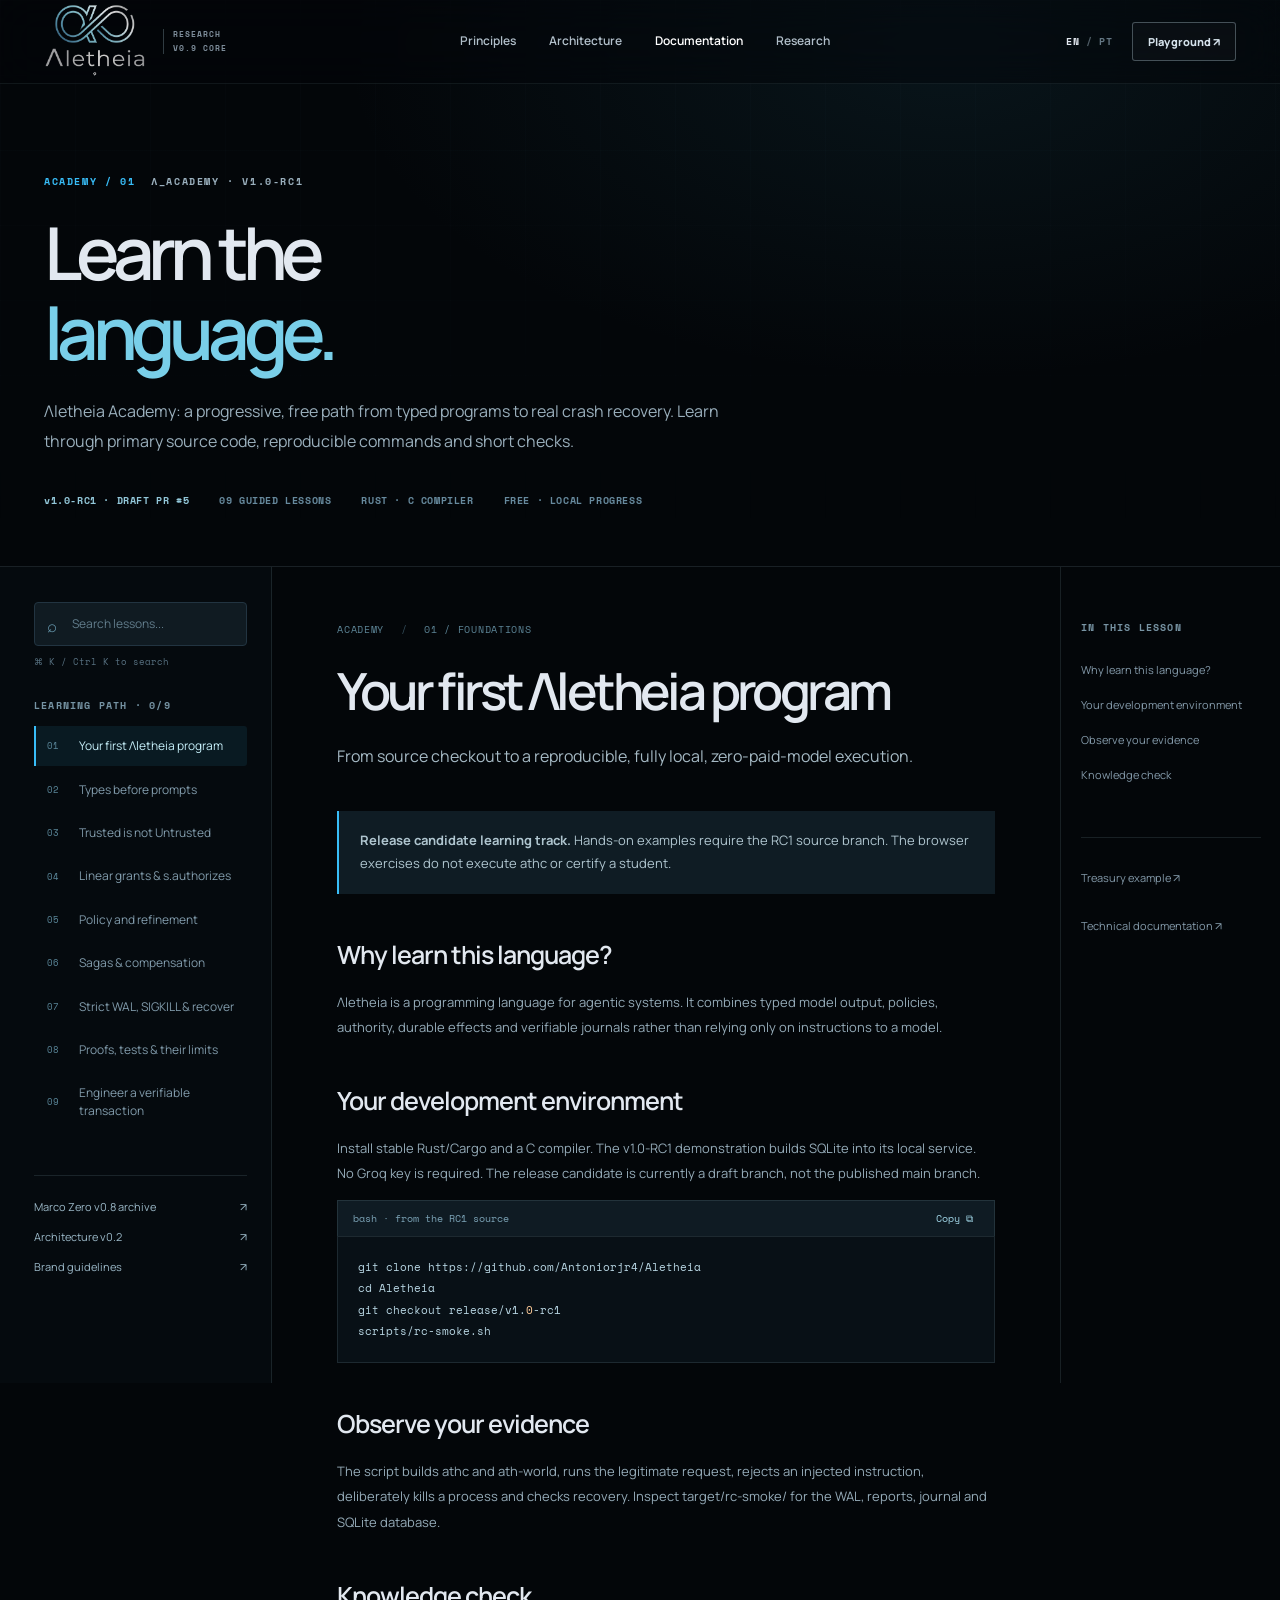
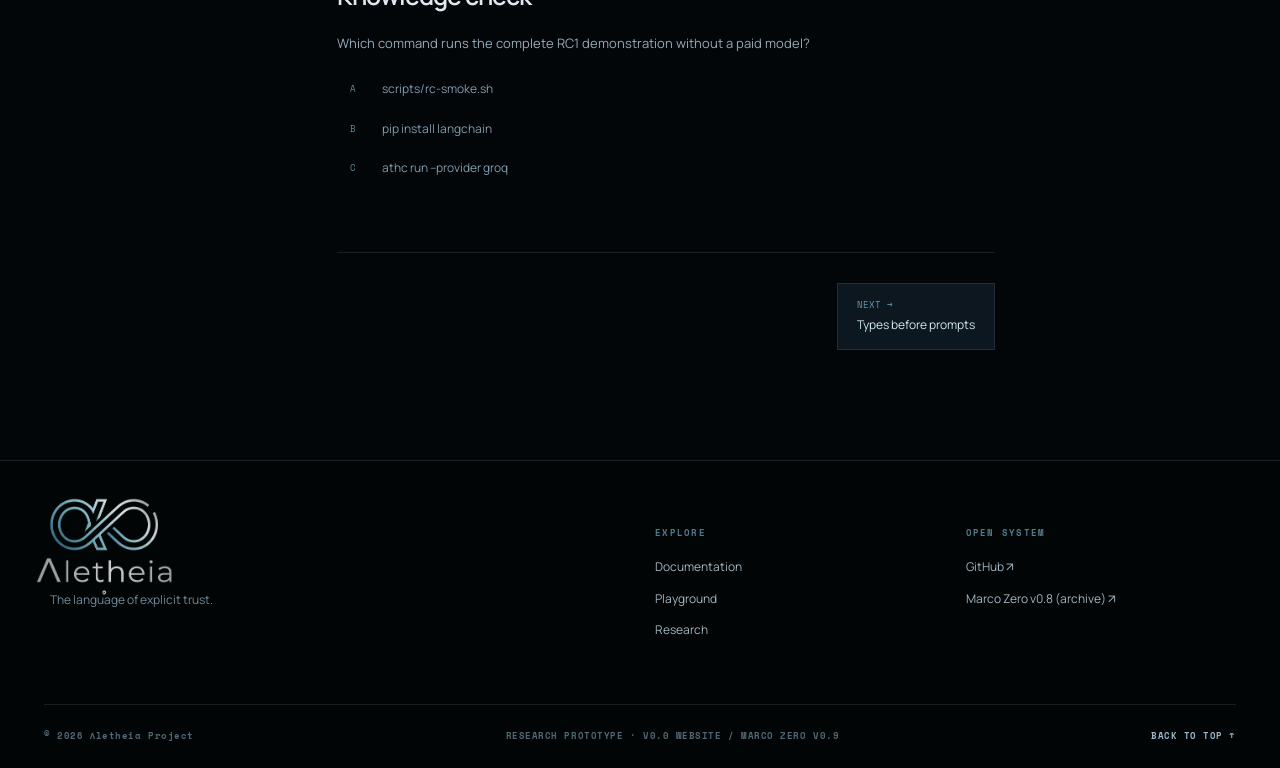
==== academy.html @ 72b2f776 "Website RC1: add Λletheia Academy page using the existing docs shell and visual system" ====
<!doctype html><html lang="en"><head><meta charset="utf-8"><meta name="viewport" content="width=device-width,initial-scale=1"><meta name="theme-color" content="#030609"><meta name="description" content="Λletheia Academy: progressive programming lessons, typed models, linear grants, sagas, strict WAL and recovery from real process crashes."><link rel="icon" href="assets/favicon.png"><link rel="stylesheet" href="styles/site.css"><title>Λletheia Academy — Learn the language</title></head><body data-page="academy">
<a href="#main" class="skip-link">Skip to content</a><div class="page-progress" id="page-progress"></div>
<header class="site-header" id="site-header"><div class="container header-inner"><a href="index.html" class="brand" aria-label="Aletheia home"><img src="assets/aletheia-lockup.png" alt="Λletheia"><span class="brand-divider"></span><span class="brand-version">RESEARCH<br>V0.9 CORE</span></a><nav class="main-nav" aria-label="Main navigation"><a href="index.html#philosophy" data-i18n="navPrinciples">Principles</a><a href="index.html#architecture" data-i18n="navArchitecture">Architecture</a><a href="docs.html" class="active" data-i18n="navDocs">Documentation</a><a href="research.html" data-i18n="navResearch">Research</a></nav><div class="header-actions"><button class="locale-switch" id="locale-switch" aria-label="Switch language"><span class="locale-current">EN</span><span class="locale-slash"> / </span><span class="locale-next">PT</span></button><a href="playground.html" class="btn btn-outline btn-sm header-cta">Playground ↗</a><button class="menu-toggle" aria-label="Open menu" aria-expanded="false"><span></span><span></span></button></div></div><nav class="mobile-nav" aria-label="Mobile menu"><a href="index.html#philosophy" data-i18n="navPrinciples">Principles</a><a href="index.html#architecture" data-i18n="navArchitecture">Architecture</a><a href="docs.html" data-i18n="navDocs">Documentation</a><a href="research.html" data-i18n="navResearch">Research</a><a href="playground.html">Playground</a></nav></header>
<main id="main"><section class="page-hero compact"><div class="container"><div class="kicker"><span>ACADEMY / 01</span><span>Λ_ACADEMY · v1.0-RC1</span></div><h1><span id="docs-hero-title">Learn the</span><br><em id="docs-hero-accent">language.</em></h1><p id="docs-hero-desc">Λletheia Academy: learn a new language through real source examples, interactive knowledge checks and reproducible local exercises.</p><div class="page-meta"><span class="label-inline">v1.0-RC1 · DRAFT PR #5</span><span>09 GUIDED LESSONS</span><span>RUST · C COMPILER</span><span>FREE · LOCAL PROGRESS</span></div></div></section>
<div class="docs-shell"><aside class="docs-sidebar"><div class="docs-search-wrap"><span class="docs-search-icon">⌕</span><input id="docs-search" class="docs-search" type="search" placeholder="Search lessons..." aria-label="Search lessons" autocomplete="off"></div><div class="docs-search-hint" id="docs-search-hint">⌘ K / Ctrl K to search</div><div class="docs-sidebar-label" id="docs-sidebar-label">LEARNING PATH</div><nav id="docs-nav" class="docs-categories" aria-label="Academy lessons"></nav><div class="docs-aside-resources"><a href="library/Aletheia-Marco-Zero-v0.8.pdf" target="_blank" rel="noopener" >Marco Zero v0.8 archive <span>↗</span></a><a href="library/Aletheia-Architecture-v0.2.pdf" target="_blank" rel="noopener">Architecture v0.2 <span>↗</span></a><a href="library/Aletheia-Visual-Identity.pdf" target="_blank" rel="noopener">Brand guidelines <span>↗</span></a></div></aside><section class="docs-body"><div class="docs-crumb" id="docs-crumb">ACADEMY <span>/</span> START</div><article id="docs-article" class="docs-article" aria-live="polite"></article><div class="doc-prevnext" id="doc-prevnext"></div></section><aside class="docs-toc"><div class="docs-toc-title" id="docs-toc-title">IN THIS LESSON</div><nav id="docs-toc-links" aria-label="Lesson sections"></nav><div class="docs-aside-resources" style="margin-top:45px"><a href="https://github.com/Antoniorjr4/Aletheia/blob/release/v1.0-rc1/examples/rc1/treasury.ath" target="_blank" rel="noopener">Treasury example ↗</a><a href="docs.html">Technical documentation ↗</a></div></aside></div></main>
<footer class="footer"><div class="container footer-grid"><div><a href="index.html" class="footer-brand"><img src="assets/aletheia-lockup.png" alt="Λletheia"></a><p data-i18n="footerTag">The language of explicit trust.</p></div><div class="footer-links"><div><span data-i18n="footerExplore">EXPLORE</span><a href="docs.html" data-i18n="navDocs">Documentation</a><a href="playground.html">Playground</a><a href="research.html" data-i18n="navResearch">Research</a></div><div><span data-i18n="footerOpen">OPEN SYSTEM</span><a href="https://github.com/Antoniorjr4/Aletheia" target="_blank" rel="noopener">GitHub ↗</a><a href="library/Aletheia-Marco-Zero-v0.8.pdf" target="_blank" rel="noopener" >Marco Zero v0.8 (archive) ↗</a></div></div></div><div class="container footer-bottom"><span>© 2026 Λletheia Project</span><span data-i18n="footerResearch">RESEARCH PROTOTYPE · V0.0 WEBSITE / MARCO ZERO V0.9</span><a href="#main" data-i18n="backToTop">BACK TO TOP ↑</a></div></footer>
<div class="toast" id="toast" role="status"></div><script src="scripts/site.js" defer></script><script src="scripts/academy.js" defer></script></body></html>
---- styles/site.css ----
@import url('https://fonts.googleapis.com/css2?family=DM+Sans:wght@400;500;600;700&family=Manrope:wght@400;500;600;700;800&family=Space+Mono:wght@400;700&display=swap');
:root{--bg:#030609;--bg2:#070c10;--panel:#0b1015;--panel2:#0f151b;--ink:#e2e8f0;--ink-soft:#cbd5e1;--cyan:#38bdf8;--cyan2:#84deec;--mist:#d8e4ed;--muted:#81919e;--muted2:#586875;--line:rgba(173,210,225,.13);--line-strong:rgba(173,210,225,.27);--success:#90e1c7;--font:'Manrope','DM Sans',Inter,'Segoe UI',sans-serif;--mono:'Space Mono','SFMono-Regular',Consolas,monospace;--max:1280px;--ease:cubic-bezier(.2,.8,.2,1)}
*{box-sizing:border-box}html{scroll-behavior:smooth;scroll-padding-top:98px}body{margin:0;background:var(--bg);color:var(--ink);font-family:var(--font);-webkit-font-smoothing:antialiased;overflow-x:hidden;line-height:1.55}::selection{color:#021017;background:var(--cyan)}a{color:inherit;text-decoration:none}button,input,textarea{font:inherit}button{cursor:pointer}button,textarea,input{outline-offset:4px}button:focus-visible,a:focus-visible,input:focus-visible,textarea:focus-visible{outline:2px solid var(--cyan);outline-offset:4px}svg{display:block}img{max-width:100%;display:block}pre,code{font-family:var(--mono)}pre{overflow-x:auto}h1,h2,h3,h4,p{margin-top:0}.container{width:min(calc(100% - 88px),var(--max));margin-inline:auto}.section{padding:142px 0}.section-shell{position:relative}.skip-link{position:fixed;top:-80px;left:16px;padding:12px 18px;background:var(--cyan);color:#061018;z-index:999}.skip-link:focus{top:16px}.page-progress{position:fixed;top:0;left:0;width:0;height:2px;background:linear-gradient(90deg,#2467a4,#38bdf8,#d9e9ef);z-index:120;transition:width .08s linear}.site-header{height:84px;position:fixed;top:0;left:0;right:0;z-index:100;border-bottom:1px solid rgba(180,220,230,.08);background:rgba(3,6,9,.46);backdrop-filter:blur(20px);-webkit-backdrop-filter:blur(20px);transition:background .4s,border-color .4s}.site-header.scrolled{background:rgba(3,6,9,.94);border-color:var(--line)}.header-inner{height:100%;display:flex;justify-content:space-between;align-items:center;gap:26px}.brand{display:flex;gap:9px;align-items:center;flex-shrink:0;margin-left:-8px}.brand img{width:118px;height:77px;object-fit:contain;mix-blend-mode:screen}.brand-divider{height:25px;width:1px;background:var(--line-strong)}.brand-version{font:700 8px/1.65 var(--mono);letter-spacing:.13em;color:var(--muted)}.main-nav,.header-actions{display:flex;align-items:center;gap:33px}.main-nav a{font-size:12px;font-weight:600;color:#b1bfca;transition:color .2s;white-space:nowrap}.main-nav a:hover,.main-nav a.active{color:#fff}.header-actions{gap:17px}.locale-switch{background:none;border:0;color:var(--ink);font:700 10px var(--mono);letter-spacing:.06em;padding:11px 3px;white-space:nowrap}.locale-slash{color:#4f5d66}.locale-next{color:#647784}.btn{display:inline-flex;align-items:center;justify-content:center;gap:25px;min-height:53px;padding:0 22px;border:1px solid transparent;border-radius:3px;font-size:12px;font-weight:800;white-space:nowrap;letter-spacing:.005em;transition:background .25s,color .25s,transform .25s,border-color .25s,box-shadow .25s}.btn:hover{transform:translateY(-2px)}.btn-primary{color:#031019;background:linear-gradient(115deg,#4dbce9,#a8e4f0);box-shadow:0 9px 30px rgba(48,168,220,.14)}.btn-primary:hover{background:#c1f4fc;box-shadow:0 13px 40px rgba(56,189,248,.25)}.btn-outline{color:#d5e2eb;border-color:rgba(196,221,232,.32);background:rgba(255,255,255,.025)}.btn-outline:hover{border-color:#7bc7e1;background:rgba(56,189,248,.07)}.btn-ghost{color:#c2d0d9;padding-inline:10px}.btn-ghost:hover{color:#fff}.btn-sm{min-height:39px;padding:0 15px;gap:14px;font-size:11px}.menu-toggle{display:none;width:40px;height:40px;border:1px solid var(--line);background:transparent;justify-content:center;align-items:center;flex-direction:column;gap:6px;border-radius:3px}.menu-toggle span{display:block;width:17px;height:1px;background:var(--ink);transition:transform .3s}.menu-toggle[aria-expanded=true] span:first-child{transform:translateY(3.5px) rotate(45deg)}.menu-toggle[aria-expanded=true] span:last-child{transform:translateY(-3.5px) rotate(-45deg)}.mobile-nav{display:none}.kicker{display:flex;align-items:center;gap:16px;font:700 10px/1 var(--mono);letter-spacing:.16em;color:#9bb0be;text-transform:uppercase}.kicker>span:first-child{color:var(--cyan);font-size:10px}.display-title{font-size:clamp(42px,5.3vw,83px);font-weight:600;letter-spacing:-.08em;line-height:1.09;margin:0}.display-title em{font-style:normal;color:var(--cyan2)}.section-intro{margin-bottom:64px}.intro-split{display:grid;grid-template-columns:1.15fr .85fr;gap:90px;align-items:end;margin-top:26px}.intro-split p{font-size:16px;line-height:1.85;color:#9baeb9;max-width:470px;margin-bottom:7px}.reveal{opacity:0;transform:translateY(26px);transition:opacity .75s var(--ease),transform .75s var(--ease)}.reveal.visible{opacity:1;transform:translateY(0)}
/* HERO */
.hero{min-height:840px;min-height:max(780px,100svh);padding-top:84px;overflow:hidden;border-bottom:1px solid var(--line)}.hero-grid{position:absolute;inset:0;background-image:linear-gradient(rgba(139,191,218,.029) 1px,transparent 1px),linear-gradient(90deg,rgba(139,191,218,.029) 1px,transparent 1px);background-size:77px 77px;mask-image:linear-gradient(to right,transparent 5%,black 45%,black 90%,transparent 100%);pointer-events:none}.hero-glow{position:absolute;inset:-10% -6% auto auto;width:70%;height:100%;background:radial-gradient(ellipse at 65% 45%,rgba(33,93,120,.19),transparent 58%);pointer-events:none}.hero-layout{display:grid;grid-template-columns:56% 44%;align-items:center;position:relative;min-height:calc(max(780px,100svh) - 180px);gap:0}.hero-copy{position:relative;z-index:2;padding:87px 0 70px}.eyebrow{font:700 10px/1.5 var(--mono);letter-spacing:.13em;color:#9cb1bb}.hero-badge{display:flex;align-items:center;gap:12px;white-space:nowrap}.live-dot,.pulse-dot{display:inline-block;border-radius:50%;background:#62dcbd;width:6px;height:6px;box-shadow:0 0 0 4px rgba(78,205,171,.11)}.badge-sep{color:#344d5c}.hero-copy h1{font-size:clamp(57px,6.8vw,112px);line-height:1.065;letter-spacing:-.085em;font-weight:600;margin:30px 0 27px;max-width:800px}.gradient-type{background:linear-gradient(110deg,#46bbef 5%,#95d8e7 52%,#e2e8f0 95%);-webkit-background-clip:text;background-clip:text;color:transparent}.hero-lead{font-size:16px;line-height:1.95;color:#9eb0bb;max-width:470px;letter-spacing:.005em}.hero-buttons{display:flex;gap:15px;align-items:center;margin-top:32px;flex-wrap:wrap}.hero-micro{margin-top:70px;display:flex;gap:18px;align-items:center;color:#6d8190;font:700 9px var(--mono);letter-spacing:.12em}.micro-line{width:25px;height:1px;background:var(--cyan)}.hero-art{height:590px;position:relative;margin-right:-15%;isolation:isolate}.hero-art::before{content:"";position:absolute;inset:11% -6% 2%;border:1px solid rgba(160,218,238,.09);border-radius:50%;transform:rotate(-23deg) scale(.92);box-shadow:0 0 80px rgba(31,128,158,.04)}.hero-art::after{content:"";position:absolute;inset:15% 0 2% 0;border-radius:50%;background:radial-gradient(circle at center,rgba(56,189,248,.075),transparent 54%);z-index:-1}.art-axis{position:absolute;inset:0;top:50%;left:-10%;width:120%;height:1px;background:linear-gradient(90deg,transparent,rgba(81,176,207,.19),transparent);transform:rotate(25deg)}.axis-two{transform:rotate(-25deg)}.art-orbit{position:absolute;top:53%;left:50%;height:440px;width:440px;translate:-50% -50%;border:1px solid rgba(98,183,215,.21);border-radius:50%;animation:orbital 22s linear infinite}.orbit-one::before{content:"";position:absolute;width:6px;height:6px;background:var(--cyan);border-radius:50%;top:52px;left:69px;box-shadow:0 0 16px var(--cyan)}.orbit-two{height:585px;width:585px;opacity:.25;border-style:dashed;animation-duration:32s;animation-direction:reverse}.core-symbol{position:absolute;z-index:2;inset:0;display:grid;place-items:center;filter:drop-shadow(0 6px 40px rgba(56,189,248,.1))}.core-symbol img{width:96%;max-width:540px;mix-blend-mode:screen;opacity:.91}.radial-center{position:absolute;top:49%;left:50%;width:11px;height:11px;border:1px solid var(--cyan);border-radius:50%;translate:-50% -50%;box-shadow:0 0 27px rgba(56,189,248,.45);opacity:.45}.float-label{position:absolute;z-index:4;display:flex;flex-wrap:wrap;align-items:center;gap:11px;font:700 10px var(--mono);letter-spacing:.07em;color:#d2e6ee;border:1px solid rgba(124,192,218,.2);background:rgba(8,15,21,.74);backdrop-filter:blur(13px);padding:16px 17px;box-shadow:0 14px 45px rgba(0,0,0,.22)}.float-label-sub{width:100%;font-size:8px;color:#637f90;margin-left:19px}.label-cross{color:var(--cyan)}.float-top{right:5%;top:17%}.float-bottom{left:-10%;bottom:14%}.art-footer{position:absolute;bottom:7px;right:8%;left:12%;display:flex;justify-content:space-between;font:700 9px var(--mono);letter-spacing:.15em;color:#4b7281}.hero-bottom{display:flex;align-items:center;justify-content:space-between;position:relative;padding-bottom:28px;font:700 9px var(--mono);letter-spacing:.13em;color:#697c88}.hero-scroll{display:flex;align-items:center;gap:14px}.scroll-indicator{height:35px;width:19px;border:1px solid #628494;border-radius:13px;position:relative}.scroll-indicator::before{content:"";position:absolute;left:8px;top:7px;width:1px;height:7px;background:#93bed0;animation:scrollDown 2s infinite}.hero-coordinate{color:#49606b}@keyframes scrollDown{0%{transform:translateY(0);opacity:0}40%{opacity:1}100%{transform:translateY(13px);opacity:0}}@keyframes orbital{to{transform:rotate(360deg)}}
/* STAT STRIP */
.proof-strip{padding:34px 0 26px;border-bottom:1px solid var(--line);background:linear-gradient(180deg,#080e13,#04090d)}.proof-strip-inner{display:grid;grid-template-columns:repeat(4,1fr)}.proof-strip-inner>div{padding:0 28px;border-left:1px solid var(--line);display:flex;gap:16px;align-items:center}.proof-strip-inner>div:first-child{padding-left:0;border-left:0}.proof-strip strong{font-size:29px;line-height:1.1;color:#d7eff7;font-weight:500;letter-spacing:-.065em}.proof-strip-inner span{font:700 9px/1.6 var(--mono);color:#6f8795;max-width:135px;letter-spacing:.065em}.strip-note{text-align:center;margin-top:27px;font:400 9px/1.5 var(--mono);color:#5e737e;letter-spacing:.035em}
/* PILLARS */
.philosophy{background:radial-gradient(ellipse at 4% 83%,rgba(21,65,84,.13),transparent 35%),var(--bg)}.pillar-grid{display:grid;grid-template-columns:repeat(5,1fr);gap:11px}.pillar-card{min-height:320px;display:flex;flex-direction:column;padding:23px 22px 24px;background:linear-gradient(150deg,#10191f,#090f14 70%);border:1px solid var(--line);position:relative;overflow:hidden;transition:transform .35s,border-color .35s,background .35s!important}.pillar-card::after{content:"";position:absolute;left:0;bottom:0;height:1px;width:0;background:var(--cyan);transition:width .4s}.pillar-card:hover{transform:translateY(-7px);border-color:rgba(80,193,235,.38);background:linear-gradient(145deg,#13232d,#080f14)}.pillar-card:hover::after{width:100%}.pillar-top{height:124px;display:flex;flex-direction:column;justify-content:space-between;align-items:flex-start;color:#72c5e1}.pillar-num{font:700 9px var(--mono);color:#5d7482;letter-spacing:.09em}.pillar-top svg{height:64px;width:78px;opacity:.72}.pillar-card h3{font-size:19px;letter-spacing:-.04em;font-weight:600;margin:16px 0 9px}.pillar-card p{font-size:12px;line-height:1.75;color:#91a4b0;flex:1;margin-bottom:20px}.pillar-code{font:11px var(--mono);color:#71b5d0;white-space:nowrap}
/* MANIFESTO */
.manifesto{padding:105px 0 125px;border-block:1px solid var(--line);background:linear-gradient(110deg,#081218,#080b0d 70%)}.manifesto-grid{display:grid;grid-template-columns:34% 1fr;gap:65px}.manifesto-index{font-size:18px;letter-spacing:.04em;color:#5f869b;margin-top:36px}.manifesto-index span{color:#38bdf8;padding:0 12px}.manifesto-quote{font-size:clamp(25px,3.45vw,51px);line-height:1.36;letter-spacing:-.065em;font-weight:500;max-width:860px;color:#dceaf0;margin-bottom:47px}.manifesto-rule{height:1px;background:linear-gradient(90deg,var(--cyan),var(--line) 45%,transparent)}.manifesto-caption{margin-top:23px;display:flex;align-items:center;justify-content:space-between;font:700 9px var(--mono);letter-spacing:.13em;color:#657d8a}
/* ARCHITECTURE */
.architecture{background:#04080c}.arch-panel{border:1px solid var(--line-strong);background:linear-gradient(160deg,#0c1319,#050a0d);overflow:hidden}.arch-flow{display:grid;grid-template-columns:repeat(5,1fr);border-bottom:1px solid var(--line)}.arch-node{border:0;border-right:1px solid var(--line);background:transparent;min-height:140px;text-align:left;padding:23px 23px;display:flex;flex-direction:column;justify-content:space-between;gap:14px;color:#9bb1be;position:relative;transition:background .25s}.arch-node:last-child{border-right:0}.arch-node:hover{background:#12202a}.arch-node.active{background:rgba(48,149,192,.1);color:#e5f7fc}.arch-node.active:before{content:"";position:absolute;inset:0 0 auto;height:2px;background:var(--cyan)}.arch-node span{font:700 10px var(--mono);color:#508eab}.arch-node b{font-size:15px;font-weight:700;letter-spacing:-.03em}.arch-node small{font:400 11px var(--mono);color:#718999}.arch-detail{padding:45px 54px;display:grid;grid-template-columns:1fr 170px;gap:65px;align-items:center;min-height:242px}.detail-label{font:700 9px var(--mono);letter-spacing:.16em;color:var(--cyan)}.arch-detail h3{font-size:clamp(23px,3vw,36px);font-weight:600;letter-spacing:-.05em;margin:16px 0 9px}.arch-detail p{font-size:14px;line-height:1.85;color:#97aab7;max-width:670px;margin:0}.arch-detail-ascii{border-left:1px solid var(--line);display:flex;flex-direction:column;align-items:center;gap:16px;color:#77c8e4}.ascii-mark{font-size:59px;font-weight:300;letter-spacing:-.12em}.ascii-mark span{font-size:34px;color:#497589}.arch-detail-ascii>span{font:10px var(--mono);color:#6f8595}
/* CODE SHOWCASE */
.code-section{background:radial-gradient(ellipse at 80% 60%,rgba(24,70,92,.14),transparent 52%),#05090c;border-block:1px solid var(--line)}.code-layout{display:grid;grid-template-columns:.75fr 1.25fr;gap:80px;align-items:center}.code-intro>p{font-size:15px;line-height:1.9;color:#94aab7;max-width:360px;margin:24px 0 25px}.code-intro .display-title{margin-top:29px}.code-checklist{list-style:none;margin:0 0 31px;padding:0;display:flex;flex-direction:column;gap:12px}.code-checklist li{font-size:12px;color:#bacbd3;display:flex;gap:12px}.code-checklist li span:first-child{color:var(--cyan)}.text-link{display:inline-flex;gap:30px;align-items:center;color:#8fdaed;font-weight:800;font-size:12px;padding-bottom:9px;border-bottom:1px solid #568c9d;transition:gap .2s}.text-link:hover{gap:38px}.code-window{background:linear-gradient(155deg,#0e171e,#080d12);border:1px solid rgba(155,216,237,.26);box-shadow:0 27px 85px rgba(0,0,0,.42);min-width:0}.window-top{height:53px;display:flex;align-items:center;gap:21px;padding:0 20px;border-bottom:1px solid var(--line);background:rgba(255,255,255,.018)}.window-dots{display:flex;gap:5px}.window-dots i{width:6px;height:6px;border:1px solid #637985;border-radius:50%}.window-tabs{display:flex;gap:18px;align-items:stretch;align-self:stretch;min-width:0}.sample-tab{border:0;border-bottom:1px solid transparent;background:transparent;color:#708795;font:11px var(--mono);white-space:nowrap}.sample-tab.active{color:#d0effa;border-bottom-color:var(--cyan)}.icon-btn{background:none;border:0;color:#94aeb8;font-size:21px;padding:4px 7px;margin-left:auto}.icon-btn:hover{color:var(--cyan)}.syntax-code{min-height:360px;padding:31px 28px;margin:0;color:#c3d7e3;font:12px/1.94 var(--mono);white-space:pre;tab-size:2}.token-keyword{color:#96c9f1}.token-function{color:#97dfc5}.token-string{color:#d2dbad}.token-comment{color:#5d7989}.token-type{color:#d7b7ed}.token-number{color:#ffcc99}.window-foot{min-height:45px;border-top:1px solid var(--line);padding:0 19px;display:flex;justify-content:space-between;align-items:center;gap:12px;font:700 8px var(--mono);letter-spacing:.07em;color:#66818e}.term-green{display:flex;align-items:center;gap:13px;color:#92d4be}.term-green .pulse-dot{height:5px;width:5px}
/* RESEARCH */
.research-preview{background:#050a0d}.evidence-grid{display:grid;grid-template-columns:1.08fr .92fr;gap:13px}.evidence-primary,.evidence-other{border:1px solid var(--line-strong);background:linear-gradient(150deg,#0d1920,#080d11);min-width:0}.evidence-primary{padding:37px 42px 34px}.evidence-topline{display:flex;align-items:center;justify-content:space-between;gap:20px;color:#9eb0b9;font:700 10px var(--mono);letter-spacing:.08em}.lab-badge{font:700 8px var(--mono);color:#82c4df;border:1px solid #3a6679;padding:7px 10px}.evidence-number{font-size:clamp(80px,11vw,165px);line-height:1.2;letter-spacing:-.105em;font-weight:500;margin:28px 0 19px;color:#d1f1fc}.number-slash{color:#2b657e}.num-caption{font-size:12px;letter-spacing:0;color:#8ea7b5;display:block;margin:-3px 0 0 8px;font-weight:500}.compare-bars{display:grid;gap:12px;margin-top:32px}.bar-label{display:flex;justify-content:space-between;font-size:12px;color:#b2cbd7}.bar-label b{font-size:12px;color:#d3ebf5}.bar-track{height:4px;background:#233039;overflow:hidden}.bar-track i{display:block;height:100%;background:var(--cyan)}.bar-track .bar-baseline{background:#65727b}.stat-disclaimer{color:#788d9b;font-size:11px;line-height:1.8;margin:30px 0 0}.evidence-other{display:flex;flex-direction:column}.small-stat{padding:34px 40px;border-bottom:1px solid var(--line);flex:1;display:flex;flex-direction:column}.small-stat:last-child{border:0}.small-stat>span:first-child{font:700 10px var(--mono);color:#75b6cf;letter-spacing:.08em}.small-stat strong{font-size:clamp(25px,2.8vw,40px);font-weight:500;letter-spacing:-.07em;color:#d5e9f1;margin:11px 0 7px}.small-stat strong small{font-size:16px;letter-spacing:0;color:#8bafbe}.small-stat p{margin:0;font-size:12px;line-height:1.7;color:#8298a6;max-width:360px}.stat-mini{font-size:.5em;color:#8bb9cd}.research-link-row{display:flex;align-items:center;gap:24px;margin-top:30px;color:#627a88;font:11px var(--mono)}
/* CLOSING */
.launch-section{padding-top:0;padding-bottom:95px;background:#050a0d}.launch-card{min-height:550px;position:relative;overflow:hidden;background:linear-gradient(133deg,#0e1b24,#081017 56%,#080c0f);border:1px solid rgba(137,205,228,.28);display:flex;flex-direction:column;align-items:center;justify-content:center;text-align:center;padding:85px 50px}.launch-glow{position:absolute;width:80%;height:130%;top:-75%;left:10%;background:radial-gradient(ellipse,rgba(51,161,195,.18),transparent 65%);pointer-events:none}.launch-mark{position:absolute;top:50%;left:50%;translate:-50% -50%;font-size:550px;line-height:1;font-weight:100;color:rgba(89,197,230,.025);pointer-events:none}.launch-card .kicker{position:relative}.launch-card h2{font-size:clamp(38px,5.3vw,72px);font-weight:600;letter-spacing:-.073em;line-height:1.15;margin:25px 0 20px;position:relative}.launch-card h2 em{font-style:normal;color:#83d3e9}.launch-card>p{color:#96adb9;font-size:15px;line-height:1.8;max-width:500px;position:relative}.launch-buttons{display:flex;gap:16px;margin-top:24px;position:relative;flex-wrap:wrap;justify-content:center}
/* FOOTER */
.footer{background:#020506;border-top:1px solid var(--line);padding:65px 0 0}.footer-grid{display:grid;grid-template-columns:1fr 1fr;gap:30px;align-items:start;padding-bottom:64px}.footer-brand img{width:145px;height:105px;object-fit:contain;mix-blend-mode:screen;margin:-30px 0 -10px -12px}.footer-grid p{font-size:12px;color:#718b99;margin-left:6px}.footer-links{display:grid;grid-template-columns:1fr 1fr;gap:40px}.footer-links>div{display:flex;flex-direction:column;gap:13px}.footer-links>div>span{font:700 9px var(--mono);letter-spacing:.14em;color:#517a8c;margin-bottom:6px}.footer-links a{font-size:12px;color:#a3b5c0;transition:color .2s}.footer-links a:hover{color:var(--cyan)}.footer-bottom{border-top:1px solid var(--line);padding:24px 0 26px;display:flex;justify-content:space-between;gap:15px;align-items:center;color:#526874;font:700 9px var(--mono);letter-spacing:.06em}.footer-bottom a{color:#9db8c8}.toast{position:fixed;bottom:28px;right:28px;padding:14px 22px;color:#d5f7fb;background:#123142;border:1px solid #37738d;box-shadow:0 15px 45px rgba(0,0,0,.4);border-radius:4px;z-index:999;opacity:0;transform:translateY(20px);pointer-events:none;transition:.35s;max-width:min(350px,calc(100vw - 40px));font-size:12px}.toast.show{opacity:1;transform:translateY(0)}
/* PAGE SHARED */
.page-hero{padding:177px 0 80px;position:relative;overflow:hidden;background:radial-gradient(ellipse at 74% 9%,rgba(40,105,125,.15),transparent 45%)}.page-hero:after{content:"";position:absolute;inset:0;pointer-events:none;background-image:linear-gradient(rgba(129,181,210,.025) 1px,transparent 1px),linear-gradient(90deg,rgba(129,181,210,.025) 1px,transparent 1px);background-size:75px 75px;mask-image:linear-gradient(to bottom,black,transparent)}.page-hero>.container{position:relative;z-index:1}.page-hero h1{font-size:clamp(54px,7vw,107px);line-height:1.1;letter-spacing:-.085em;font-weight:600;margin:25px 0}.page-hero h1 em{font-style:normal;color:#79cfe9}.page-hero p{font-size:16px;line-height:1.85;max-width:680px;color:#9aafbc}.page-meta{margin-top:36px;display:flex;gap:30px;align-items:center;flex-wrap:wrap;color:#678a9e;font:700 10px var(--mono);letter-spacing:.06em}.page-meta .label-inline{color:#93c8da}.page-hero.compact{padding-bottom:58px}.page-hero.compact h1{font-size:clamp(48px,5.7vw,80px)}.page-hero.compact p{max-width:720px}.page-heading-row{display:flex;align-items:flex-end;justify-content:space-between;gap:40px}.page-heading-row>.eyebrow-right{font:11px var(--mono);color:#5989a0;text-align:right}
/* DOCS */
.docs-shell{border-top:1px solid var(--line);display:grid;grid-template-columns:272px minmax(0,1fr) 220px;max-width:1510px;margin:auto;min-height:800px}.docs-sidebar{border-right:1px solid var(--line);padding:35px 24px 70px 34px;position:sticky;top:84px;height:calc(100vh - 84px);overflow:auto;scrollbar-width:thin;background:#050a0e}.docs-search-wrap{position:relative}.docs-search-icon{position:absolute;left:13px;top:11px;color:#689ab0;font-size:17px}.docs-search{background:#101b22;border:1px solid #223441;border-radius:4px;width:100%;padding:12px 12px 12px 37px;font-size:12px;color:#e0f0f6;outline:none;transition:border-color .25s}.docs-search:focus{border-color:var(--cyan)}.docs-search::placeholder{color:#627d8c}.docs-search-hint{margin-top:9px;font:9px var(--mono);color:#587282}.docs-sidebar-label{color:#7694a4;font:700 10px var(--mono);letter-spacing:.12em;margin:30px 0 13px}.docs-categories{display:flex;flex-direction:column;gap:4px}.docs-nav-item{background:transparent;border:0;text-align:left;color:#819bab;display:flex;gap:13px;align-items:center;width:100%;padding:11px 11px;line-height:1.45;font-size:12px;border-left:2px solid transparent;transition:.2s;border-radius:0 3px 3px 0}.docs-nav-item:hover{background:#0c171e;color:#d4e6ed}.docs-nav-item.active{background:rgba(54,166,204,.1);color:#c5eef8;border-left-color:var(--cyan)}.docs-nav-item small{font:9px var(--mono);color:#5c899c;min-width:19px}.docs-aside-resources{margin-top:45px;border-top:1px solid var(--line);padding-top:22px;display:grid;gap:13px}.docs-aside-resources a{font-size:11px;color:#9bb8c7;display:flex;justify-content:space-between}.docs-aside-resources a:hover{color:var(--cyan)}.docs-body{min-width:0;padding:55px min(5.1vw,80px) 110px;max-width:970px}.docs-crumb{font:10px var(--mono);color:#5d8597;letter-spacing:.07em;text-transform:uppercase}.docs-crumb span{padding:0 10px;color:#344d5b}.docs-article h1{font-size:clamp(37px,4vw,57px);letter-spacing:-.07em;font-weight:600;margin:23px 0 20px;line-height:1.19}.docs-article>.article-lead{font-size:16px;color:#a5b9c4;line-height:1.9;margin-bottom:40px}.docs-article h2{font-size:25px;letter-spacing:-.04em;font-weight:600;margin:42px 0 15px;scroll-margin-top:105px}.docs-article h3{font-size:17px;margin:27px 0 11px;color:#d8e6ed;scroll-margin-top:105px}.docs-article p,.docs-article li{font-size:13px;line-height:1.95;color:#95abb8}.docs-article p strong{color:#d5e6ed}.docs-article ul{padding-left:20px}.docs-article li{margin-bottom:6px}.docs-article code:not(pre code){background:#12232d;padding:3px 6px;color:#a9e0ed;border-radius:2px;font-size:11px}.docs-article .doc-note{background:#0f1c24;border-left:2px solid var(--cyan);padding:18px 21px;margin:25px 0;color:#afc5cf;font-size:13px;line-height:1.8}.doc-code-header{background:#0f1b23;border:1px solid var(--line);border-bottom:0;display:flex;align-items:center;justify-content:space-between;padding:9px 15px;color:#7da5b8;font:10px var(--mono)}.doc-code-header button{background:transparent;border:0;color:#a2d8e9;font:10px var(--mono)}.docs-article pre{margin:0 0 23px;padding:20px 20px;background:#081016;border:1px solid var(--line);color:#b8d6e3;font-size:11px;line-height:1.95;tab-size:2}.doc-section-table{width:100%;border-collapse:collapse;margin:23px 0 25px}.doc-section-table th,.doc-section-table td{font-size:11px;text-align:left;padding:13px 12px;border-bottom:1px solid var(--line);vertical-align:top;color:#99acb9}.doc-section-table th{color:#7cb8d1;font:700 10px var(--mono);background:#0b1720}.doc-section-table td:first-child{color:#d0e3eb;font-family:var(--mono)}.docs-toc{border-left:1px solid var(--line);padding:53px 19px 40px 20px;position:sticky;top:84px;align-self:start;height:calc(100vh - 84px)}.docs-toc-title{color:#7894a4;font:700 10px var(--mono);letter-spacing:.12em;margin-bottom:17px}.docs-toc a{display:block;padding:9px 0;font-size:11px;color:#849aaa;transition:color .2s}.docs-toc a:hover{color:#80cfe9}.doc-prevnext{border-top:1px solid var(--line);padding-top:30px;margin-top:65px;display:flex;justify-content:space-between;gap:16px}.doc-pager{max-width:48%;background:#0c171f;border:1px solid var(--line);padding:14px 19px;font-size:12px;color:#d1e7f0;display:flex;flex-direction:column;gap:5px;transition:border-color .2s}.doc-pager:hover{border-color:var(--cyan)}.doc-pager small{font:9px var(--mono);color:#6896ac}.docs-empty{color:#a9bfcc;font-size:12px;line-height:1.9;padding:15px}.resources-section{margin-top:50px;display:grid;gap:10px}.resource-card{display:flex;align-items:center;justify-content:space-between;gap:22px;background:#0c1920;padding:20px 23px;border:1px solid var(--line);transition:border-color .2s}.resource-card:hover{border-color:#367b97}.resource-card strong{font-size:12px;font-weight:700;color:#d3e6ee}.resource-card p{font-size:11px!important;margin:5px 0 0!important}.resource-card .resource-arrow{font:20px var(--mono);color:var(--cyan)}
/* PLAYGROUND */
.lab-page{background:#04090c}.lab-hero.page-hero{padding-bottom:44px}.lab-shell{width:min(calc(100% - 88px),1490px);margin:0 auto 100px;border:1px solid rgba(147,196,215,.29);box-shadow:0 28px 100px rgba(0,0,0,.45);background:#071016;min-height:700px}.lab-toolbar{min-height:59px;display:flex;align-items:center;justify-content:space-between;gap:20px;padding:0 22px;border-bottom:1px solid var(--line);background:#0b161e;flex-wrap:wrap}.lab-status{font:700 10px var(--mono);letter-spacing:.06em;color:#a7c0cd;display:flex;align-items:center;gap:12px}.lab-toolbar-right{display:flex;gap:12px;align-items:center}.lab-tab{font:11px var(--mono);color:#7f9aac;padding:12px;border:0;background:transparent;border-bottom:1px solid transparent}.lab-tab.active{color:#d1eff7;border-bottom-color:var(--cyan)}.lab-workspace{display:grid;grid-template-columns:minmax(0,1.12fr) minmax(320px,.88fr);min-height:600px}.editor-column{border-right:1px solid var(--line);display:flex;flex-direction:column;min-width:0}.editor-top,.output-top{padding:16px 20px;border-bottom:1px solid var(--line);display:flex;gap:12px;align-items:center;justify-content:space-between;min-height:56px}.editor-filename,.output-filename{font:11px var(--mono);color:#abd1df}.editor-top>.editor-actions{display:flex;gap:9px}.mini-btn{border:1px solid #2e4653;color:#b3cfdd;background:transparent;padding:8px 12px;font:700 10px var(--mono);border-radius:2px;transition:.2s;white-space:nowrap}.mini-btn:hover{border-color:var(--cyan);color:#e5faff}.mini-btn.strong{color:#05131a;background:#67c7e6;border-color:#67c7e6}.mini-btn.strong:hover{background:#b3e7f2}.editor-pad{display:flex;flex:1;min-height:510px}.editor-gutter{flex:none;width:47px;border-right:1px solid rgba(131,183,207,.08);padding:19px 7px 20px 0;text-align:right;white-space:pre;color:#385663;font:12px/1.8 var(--mono);user-select:none;overflow:hidden}.editor-input{flex:1;display:block;width:100%;min-height:510px;border:0;outline:none;resize:vertical;padding:19px 19px 25px;background:transparent;color:#b9deea;tab-size:2;font:12px/1.8 var(--mono);white-space:pre;overflow:auto;caret-color:var(--cyan)}.editor-bottom{border-top:1px solid var(--line);display:flex;justify-content:space-between;padding:13px 20px;color:#627f8e;font:10px var(--mono)}.output-column{display:flex;flex-direction:column;min-width:0}.output-top>span{font:10px var(--mono);color:#789cae}.analysis-steps{display:grid;grid-template-columns:repeat(3,1fr);gap:1px;background:#1c3541;border-bottom:1px solid var(--line)}.analysis-step{background:#0b161d;padding:16px 13px;text-align:center;display:grid;gap:8px}.analysis-step>span{font:9px var(--mono);color:#65899b}.analysis-step>strong{font:600 11px var(--mono);color:#c2dbe6}.analysis-step.pass>strong{color:#81d8b5}.analysis-step.fail>strong{color:#ff9a9a}.output-content{flex:1;padding:24px 25px;display:flex;flex-direction:column;gap:23px}.output-eyebrow{font:700 9px var(--mono);color:#5a91aa;letter-spacing:.14em}.output-summary{font-size:17px;letter-spacing:-.03em;color:#d7e9ef;font-weight:600;margin:10px 0 8px}.output-sub{font-size:12px;color:#7898a9;line-height:1.8}.log-lines{padding:0;margin:0;list-style:none;font:11px/2 var(--mono);color:#9fbac8}.log-lines li{display:flex;gap:11px}.log-lines .success{color:#75d6bd}.log-lines .error{color:#f59b9b}.log-lines .dim{color:#5a7c8d}.run-note{border-top:1px solid var(--line);margin-top:auto;padding-top:18px;font:11px/1.8 var(--mono);color:#6f8b99}.lab-legal{display:flex;align-items:flex-start;justify-content:space-between;gap:32px;margin:0 0 90px}.lab-legal p{font-size:12px;color:#94a9b5;max-width:740px;line-height:1.8}.lab-legal a{font-size:12px;color:var(--cyan)}
/* RESEARCH */
.research-page .page-hero{padding-bottom:80px}.research-dashboard{padding:0 0 130px}.research-note{border:1px solid #224759;background:rgba(15,51,68,.25);padding:20px 24px;margin-bottom:25px;display:flex;gap:19px;color:#a6bdca;font-size:12px;line-height:1.75}.research-note b{color:#b6e6f5}.research-note .icon{font-size:25px;color:var(--cyan)}.research-tabs{display:flex;gap:5px;flex-wrap:wrap;margin:40px 0 24px}.research-tab{background:#0b131a;border:1px solid var(--line);padding:13px 22px;color:#8ca6b3;font:700 11px var(--mono);transition:.25s}.research-tab.active,.research-tab:hover{background:#132c3a;border-color:#38748f;color:#dbf3fa}.research-view{display:none;animation:fadeIn .45s}.research-view.active{display:block}@keyframes fadeIn{from{opacity:0;transform:translateY(10px)}to{opacity:1;transform:none}}.research-metrics{display:grid;grid-template-columns:repeat(4,1fr);gap:12px;margin:25px 0}.metric-card{border:1px solid var(--line);background:linear-gradient(150deg,#0d1a22,#0a1015);padding:25px}.metric-card .metric-eyebrow{font:700 9px var(--mono);color:#7b9fae;letter-spacing:.05em}.metric-card strong{display:block;font-size:clamp(30px,3.3vw,46px);font-weight:500;letter-spacing:-.07em;margin:9px 0 4px;color:#d4f1fa}.metric-card small{font-size:11px;color:#829ba8;line-height:1.6}.research-table-wrap{border:1px solid var(--line);overflow-x:auto;margin:20px 0 26px}.research-table{width:100%;border-collapse:collapse;font-size:12px;min-width:620px}.research-table th,.research-table td{text-align:left;padding:17px 20px;border-bottom:1px solid var(--line);color:#a5bec9;white-space:nowrap}.research-table th{background:#101d24;color:#7facc2;font:700 10px var(--mono);letter-spacing:.05em}.research-table td strong{color:#c6eaf6}.research-table tr:last-child td{border:0}.research-methodology{display:grid;grid-template-columns:1fr 1fr;gap:13px;margin:22px 0}.method-card{border:1px solid var(--line);background:#0b151c;padding:28px}.method-card h3{font-size:15px;color:#d2e9f2;margin-bottom:10px}.method-card p,.method-card li{font-size:12px;color:#91aab7;line-height:1.9}.method-card a{color:#80d5ee;text-decoration:underline;text-underline-offset:3px}.research-caution{font-size:11px;color:#8097a5;line-height:1.8;margin:24px 0}.research-source{display:flex;gap:15px;flex-wrap:wrap;margin-top:26px}.research-source a{font:11px var(--mono);color:#b3d7e6;border-bottom:1px solid #4a8ca6;padding-bottom:6px}
/* RESPONSIVE */
@media(max-width:1200px){.container{width:min(calc(100% - 64px),var(--max))}.main-nav{gap:19px}.hero-copy h1{font-size:clamp(60px,7vw,94px)}.hero-art{margin-right:-10%}.pillar-grid{grid-template-columns:repeat(3,1fr)}.code-layout{gap:44px}.docs-shell{grid-template-columns:236px minmax(0,1fr)}.docs-toc{display:none}.docs-sidebar{padding-inline:20px}.docs-body{padding:50px 5vw 100px}}
@media(max-width:900px){.site-header{height:75px}.header-inner{height:75px}.brand img{height:70px}.main-nav{display:none}.menu-toggle{display:flex}.mobile-nav.open{display:flex}.mobile-nav{position:absolute;top:75px;left:0;right:0;background:#071017;border-bottom:1px solid var(--line);padding:20px 30px 30px;flex-direction:column;gap:0}.mobile-nav a{padding:15px 5px;border-bottom:1px solid var(--line);font-size:13px;color:#bbd4df}.hero{padding-top:75px;min-height:unset}.hero-layout{grid-template-columns:1fr;min-height:unset}.hero-copy{padding:95px 0 45px}.hero-copy h1{font-size:clamp(61px,9vw,95px)}.hero-art{height:480px;margin:-35px auto 30px;width:min(630px,100%)}.float-top{right:0}.float-bottom{left:0}.hero-bottom{margin-top:-12px}.proof-strip-inner{grid-template-columns:repeat(2,1fr);gap:24px}.proof-strip-inner>div:nth-child(3){border-left:0;padding-left:0}.section{padding:110px 0}.pillar-grid{grid-template-columns:repeat(2,1fr)}.manifesto-grid{grid-template-columns:1fr;gap:35px}.manifesto-index{margin-top:20px}.code-layout{grid-template-columns:1fr}.code-intro>p{max-width:650px}.code-window{width:100%}.evidence-grid{grid-template-columns:1fr}.evidence-other{display:grid;grid-template-columns:repeat(3,1fr)}.small-stat{padding:26px;border-bottom:0;border-right:1px solid var(--line)}.small-stat:last-child{border:0}.docs-shell{grid-template-columns:218px minmax(0,1fr)}.lab-workspace{grid-template-columns:1fr}.editor-column{border-right:0;border-bottom:1px solid var(--line)}.editor-input,.editor-pad{min-height:430px}.research-metrics{grid-template-columns:repeat(2,1fr)}}
@media(max-width:640px){.container{width:calc(100% - 38px)}.header-inner{gap:12px}.header-cta{display:none}.brand{margin-left:-12px}.brand img{width:104px}.brand-version{font-size:7px}.header-actions{gap:12px}.hero-copy{padding-top:78px}.hero-badge{font-size:8px;gap:7px;letter-spacing:.06em;white-space:normal}.hero-copy h1{font-size:clamp(52px,12.4vw,77px);margin-top:25px}.hero-lead{font-size:14px}.hero-buttons{gap:4px}.btn{min-height:50px;padding-inline:17px;font-size:11px;gap:15px}.hero-micro{margin-top:44px;font-size:8px;line-height:1.8}.hero-art{height:360px;margin:5px auto 0}.core-symbol img{width:104%}.art-orbit{height:300px;width:300px}.orbit-two{height:370px;width:370px}.float-label{padding:10px;font-size:8px}.float-label-sub{font-size:7px}.float-top{top:8%}.float-bottom{bottom:9%}.art-footer{bottom:0}.hero-bottom{padding:15px 0 28px}.hero-coordinate{display:none}.proof-strip{padding:32px 0 22px}.proof-strip-inner{gap:25px 0}.proof-strip-inner>div{padding:0 12px;gap:10px}.proof-strip-inner>div:nth-child(odd){border-left:0;padding-left:0}.proof-strip strong{font-size:23px}.proof-strip-inner span{font-size:8px}.strip-note{padding:0 16px;line-height:1.8}.section{padding:89px 0}.section-intro{margin-bottom:40px}.intro-split{grid-template-columns:1fr;gap:18px;margin-top:22px}.intro-split p{font-size:14px}.display-title{font-size:clamp(46px,11vw,70px)}.pillar-grid{grid-template-columns:1fr 1fr;gap:9px}.pillar-card{min-height:290px;padding:17px 15px}.pillar-top{height:100px}.pillar-top svg{height:52px;width:60px}.pillar-card h3{font-size:16px}.pillar-card p{font-size:11px}.pillar-code{font-size:9px;white-space:normal}.manifesto{padding:85px 0}.manifesto-quote{font-size:clamp(27px,7vw,39px)}.arch-flow{grid-template-columns:1fr 1fr}.arch-node{min-height:112px;padding:15px;border-bottom:1px solid var(--line)}.arch-node:last-child{grid-column:1/-1;min-height:85px;flex-direction:row;align-items:center}.arch-detail{grid-template-columns:1fr;padding:30px 23px;min-height:unset}.arch-detail-ascii{display:none}.code-window{width:100%}.window-top{padding-inline:12px;gap:11px}.window-tabs{gap:10px}.sample-tab{font-size:9px}.window-dots{display:none}.syntax-code{font-size:10px;padding:23px 15px;min-height:300px}.window-foot{font-size:7px}.evidence-primary{padding:27px 25px}.evidence-number{font-size:90px}.evidence-other{grid-template-columns:1fr}.small-stat{padding:25px;border-right:0;border-bottom:1px solid var(--line)}.research-link-row{align-items:flex-start;flex-direction:column}.launch-card{min-height:500px;padding:60px 18px}.launch-card h2{font-size:clamp(36px,9vw,60px)}.launch-card>p{font-size:13px}.launch-mark{font-size:370px}.footer{padding-top:35px}.footer-grid{grid-template-columns:1fr;gap:40px}.footer-links{gap:26px}.footer-bottom{flex-wrap:wrap;line-height:1.9}.footer-bottom span:nth-child(2){order:3;width:100%}.page-hero{padding:135px 0 60px}.page-hero h1{font-size:clamp(48px,12vw,70px)}.page-hero p{font-size:14px}.page-meta{font-size:9px;gap:15px}.page-heading-row{display:block}.page-heading-row>.eyebrow-right{display:none}.docs-shell{display:block}.docs-sidebar{position:relative;top:auto;height:auto;overflow:visible;padding:18px 19px 20px;border-right:0;border-bottom:1px solid var(--line)}.docs-categories{display:flex;flex-flow:row wrap;gap:5px;max-height:170px;overflow:auto}.docs-nav-item{border:1px solid var(--line);border-radius:4px;padding:8px;font-size:10px;width:auto;gap:6px}.docs-nav-item.active{border:1px solid var(--cyan)}.docs-nav-item small{display:none}.docs-aside-resources{margin-top:15px;padding-top:15px;display:flex;flex-wrap:wrap;gap:15px}.docs-sidebar-label{margin:17px 0 9px}.docs-body{padding:37px 20px 80px}.docs-article h1{font-size:39px}.docs-article>.article-lead{font-size:14px}.docs-article h2{font-size:23px}.doc-section-table{display:block;overflow-x:auto}.doc-prevnext{gap:8px}.doc-pager{padding:12px;font-size:11px}.lab-shell{width:calc(100% - 20px);margin-bottom:60px}.lab-toolbar{padding:10px 15px}.lab-toolbar-right{flex-wrap:wrap}.lab-tab{font-size:9px;padding:10px 6px}.editor-top,.output-top{padding:12px}.mini-btn{padding:8px}.editor-input,.editor-pad{min-height:370px}.editor-gutter{width:32px;font-size:10px}.editor-input{font-size:10px;padding:18px 10px}.analysis-step{padding:14px 7px}.analysis-step>strong{font-size:9px}.analysis-step>span{font-size:8px}.output-content{padding:20px}.lab-legal{display:block;margin:0 0 50px}.research-tabs{gap:5px}.research-tab{padding:11px 10px;font-size:9px}.research-metrics{grid-template-columns:1fr 1fr}.metric-card{padding:16px}.metric-card strong{font-size:32px}.research-methodology{grid-template-columns:1fr}.research-note{padding:15px}.research-table th,.research-table td{padding:13px 14px}}
@media(max-width:380px){.hero-copy h1{font-size:48px}.pillar-grid{grid-template-columns:1fr}.pillar-card{min-height:240px}.float-label{display:none}.brand-version{display:none}.brand-divider{display:none}.hero-art{height:300px}.art-orbit{height:230px;width:230px}.orbit-two{height:315px;width:315px}}
@media(prefers-reduced-motion:reduce){html{scroll-behavior:auto}*,*::before,*::after{animation-duration:.001ms!important;transition-duration:.001ms!important}.reveal{opacity:1;transform:none}}
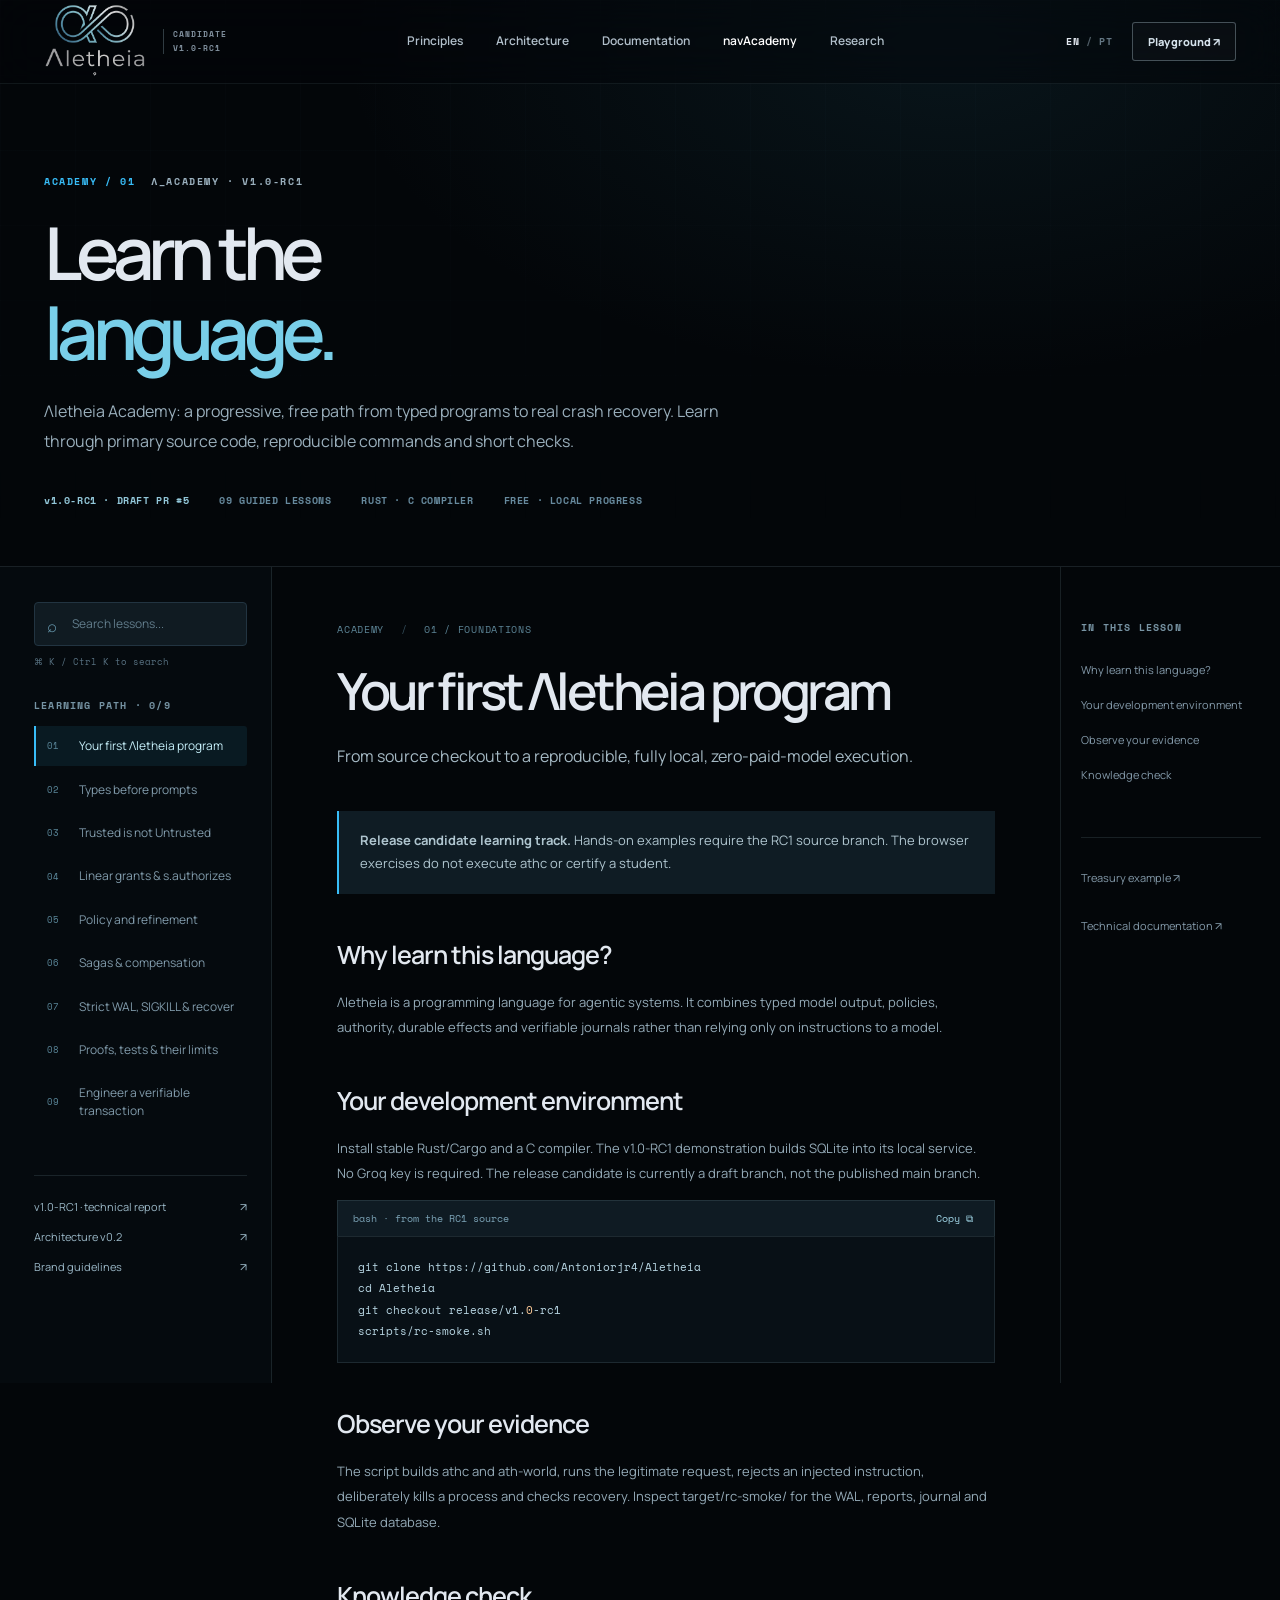
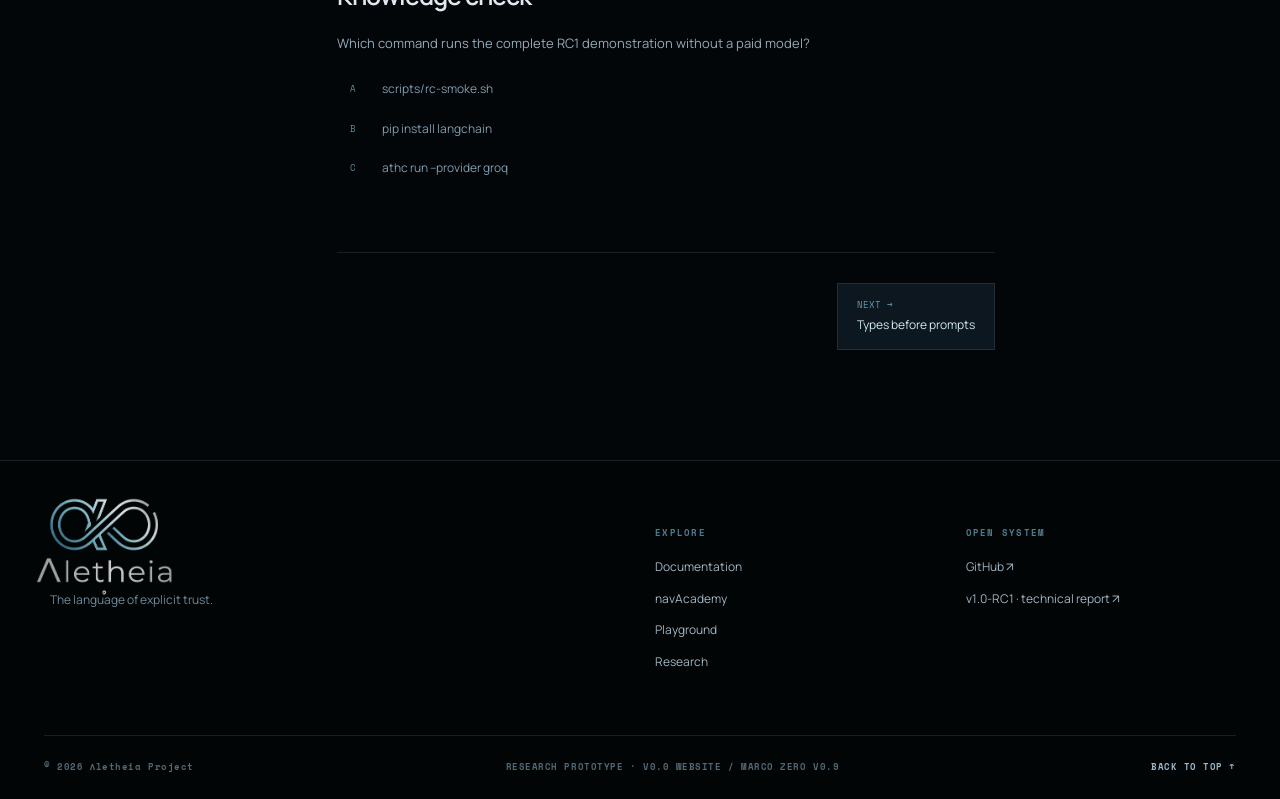
==== commit d3b41b2f: "Website RC1: refresh live-facing metadata, add Academy navigation, preserve existing CSS/layout" ====
--- a/academy.html
+++ b/academy.html
@@ -1,7 +1,7 @@
 <!doctype html><html lang="en"><head><meta charset="utf-8"><meta name="viewport" content="width=device-width,initial-scale=1"><meta name="theme-color" content="#030609"><meta name="description" content="Λletheia Academy: progressive programming lessons, typed models, linear grants, sagas, strict WAL and recovery from real process crashes."><link rel="icon" href="assets/favicon.png"><link rel="stylesheet" href="styles/site.css"><title>Λletheia Academy — Learn the language</title></head><body data-page="academy">
 <a href="#main" class="skip-link">Skip to content</a><div class="page-progress" id="page-progress"></div>
-<header class="site-header" id="site-header"><div class="container header-inner"><a href="index.html" class="brand" aria-label="Aletheia home"><img src="assets/aletheia-lockup.png" alt="Λletheia"><span class="brand-divider"></span><span class="brand-version">RESEARCH<br>V0.9 CORE</span></a><nav class="main-nav" aria-label="Main navigation"><a href="index.html#philosophy" data-i18n="navPrinciples">Principles</a><a href="index.html#architecture" data-i18n="navArchitecture">Architecture</a><a href="docs.html" class="active" data-i18n="navDocs">Documentation</a><a href="research.html" data-i18n="navResearch">Research</a></nav><div class="header-actions"><button class="locale-switch" id="locale-switch" aria-label="Switch language"><span class="locale-current">EN</span><span class="locale-slash"> / </span><span class="locale-next">PT</span></button><a href="playground.html" class="btn btn-outline btn-sm header-cta">Playground ↗</a><button class="menu-toggle" aria-label="Open menu" aria-expanded="false"><span></span><span></span></button></div></div><nav class="mobile-nav" aria-label="Mobile menu"><a href="index.html#philosophy" data-i18n="navPrinciples">Principles</a><a href="index.html#architecture" data-i18n="navArchitecture">Architecture</a><a href="docs.html" data-i18n="navDocs">Documentation</a><a href="research.html" data-i18n="navResearch">Research</a><a href="playground.html">Playground</a></nav></header>
+<header class="site-header" id="site-header"><div class="container header-inner"><a href="index.html" class="brand" aria-label="Λletheia home"><img src="assets/aletheia-lockup.png" alt="Λletheia"><span class="brand-divider"></span><span class="brand-version">CANDIDATE<br>V1.0-RC1</span></a><nav class="main-nav" aria-label="Main navigation"><a href="index.html#philosophy" data-i18n="navPrinciples">Principles</a><a href="index.html#architecture" data-i18n="navArchitecture">Architecture</a><a href="docs.html" data-i18n="navDocs">Documentation</a><a href="academy.html" class="active" data-i18n="navAcademy">Academy</a><a href="research.html" data-i18n="navResearch">Research</a></nav><div class="header-actions"><button class="locale-switch" id="locale-switch" aria-label="Switch language"><span class="locale-current">EN</span><span class="locale-slash"> / </span><span class="locale-next">PT</span></button><a href="playground.html" class="btn btn-outline btn-sm header-cta">Playground ↗</a><button class="menu-toggle" aria-label="Open menu" aria-expanded="false"><span></span><span></span></button></div></div><nav class="mobile-nav" aria-label="Mobile menu"><a href="index.html#philosophy" data-i18n="navPrinciples">Principles</a><a href="index.html#architecture" data-i18n="navArchitecture">Architecture</a><a href="docs.html" data-i18n="navDocs">Documentation</a><a href="academy.html" data-i18n="navAcademy">Academy</a><a href="research.html" data-i18n="navResearch">Research</a><a href="playground.html">Playground</a></nav></header>
 <main id="main"><section class="page-hero compact"><div class="container"><div class="kicker"><span>ACADEMY / 01</span><span>Λ_ACADEMY · v1.0-RC1</span></div><h1><span id="docs-hero-title">Learn the</span><br><em id="docs-hero-accent">language.</em></h1><p id="docs-hero-desc">Λletheia Academy: learn a new language through real source examples, interactive knowledge checks and reproducible local exercises.</p><div class="page-meta"><span class="label-inline">v1.0-RC1 · DRAFT PR #5</span><span>09 GUIDED LESSONS</span><span>RUST · C COMPILER</span><span>FREE · LOCAL PROGRESS</span></div></div></section>
-<div class="docs-shell"><aside class="docs-sidebar"><div class="docs-search-wrap"><span class="docs-search-icon">⌕</span><input id="docs-search" class="docs-search" type="search" placeholder="Search lessons..." aria-label="Search lessons" autocomplete="off"></div><div class="docs-search-hint" id="docs-search-hint">⌘ K / Ctrl K to search</div><div class="docs-sidebar-label" id="docs-sidebar-label">LEARNING PATH</div><nav id="docs-nav" class="docs-categories" aria-label="Academy lessons"></nav><div class="docs-aside-resources"><a href="library/Aletheia-Marco-Zero-v0.8.pdf" target="_blank" rel="noopener" >Marco Zero v0.8 archive <span>↗</span></a><a href="library/Aletheia-Architecture-v0.2.pdf" target="_blank" rel="noopener">Architecture v0.2 <span>↗</span></a><a href="library/Aletheia-Visual-Identity.pdf" target="_blank" rel="noopener">Brand guidelines <span>↗</span></a></div></aside><section class="docs-body"><div class="docs-crumb" id="docs-crumb">ACADEMY <span>/</span> START</div><article id="docs-article" class="docs-article" aria-live="polite"></article><div class="doc-prevnext" id="doc-prevnext"></div></section><aside class="docs-toc"><div class="docs-toc-title" id="docs-toc-title">IN THIS LESSON</div><nav id="docs-toc-links" aria-label="Lesson sections"></nav><div class="docs-aside-resources" style="margin-top:45px"><a href="https://github.com/Antoniorjr4/Aletheia/blob/release/v1.0-rc1/examples/rc1/treasury.ath" target="_blank" rel="noopener">Treasury example ↗</a><a href="docs.html">Technical documentation ↗</a></div></aside></div></main>
-<footer class="footer"><div class="container footer-grid"><div><a href="index.html" class="footer-brand"><img src="assets/aletheia-lockup.png" alt="Λletheia"></a><p data-i18n="footerTag">The language of explicit trust.</p></div><div class="footer-links"><div><span data-i18n="footerExplore">EXPLORE</span><a href="docs.html" data-i18n="navDocs">Documentation</a><a href="playground.html">Playground</a><a href="research.html" data-i18n="navResearch">Research</a></div><div><span data-i18n="footerOpen">OPEN SYSTEM</span><a href="https://github.com/Antoniorjr4/Aletheia" target="_blank" rel="noopener">GitHub ↗</a><a href="library/Aletheia-Marco-Zero-v0.8.pdf" target="_blank" rel="noopener" >Marco Zero v0.8 (archive) ↗</a></div></div></div><div class="container footer-bottom"><span>© 2026 Λletheia Project</span><span data-i18n="footerResearch">RESEARCH PROTOTYPE · V0.0 WEBSITE / MARCO ZERO V0.9</span><a href="#main" data-i18n="backToTop">BACK TO TOP ↑</a></div></footer>
+<div class="docs-shell"><aside class="docs-sidebar"><div class="docs-search-wrap"><span class="docs-search-icon">⌕</span><input id="docs-search" class="docs-search" type="search" placeholder="Search lessons..." aria-label="Search lessons" autocomplete="off"></div><div class="docs-search-hint" id="docs-search-hint">⌘ K / Ctrl K to search</div><div class="docs-sidebar-label" id="docs-sidebar-label">LEARNING PATH</div><nav id="docs-nav" class="docs-categories" aria-label="Academy lessons"></nav><div class="docs-aside-resources"><a href="https://github.com/Antoniorjr4/Aletheia/blob/release/v1.0-rc1/docs/RC1.md" target="_blank" rel="noopener" >v1.0-RC1 · technical report <span>↗</span></a><a href="library/Aletheia-Architecture-v0.2.pdf" target="_blank" rel="noopener">Architecture v0.2 <span>↗</span></a><a href="library/Aletheia-Visual-Identity.pdf" target="_blank" rel="noopener">Brand guidelines <span>↗</span></a></div></aside><section class="docs-body"><div class="docs-crumb" id="docs-crumb">ACADEMY <span>/</span> START</div><article id="docs-article" class="docs-article" aria-live="polite"></article><div class="doc-prevnext" id="doc-prevnext"></div></section><aside class="docs-toc"><div class="docs-toc-title" id="docs-toc-title">IN THIS LESSON</div><nav id="docs-toc-links" aria-label="Lesson sections"></nav><div class="docs-aside-resources" style="margin-top:45px"><a href="https://github.com/Antoniorjr4/Aletheia/blob/release/v1.0-rc1/examples/rc1/treasury.ath" target="_blank" rel="noopener">Treasury example ↗</a><a href="docs.html">Technical documentation ↗</a></div></aside></div></main>
+<footer class="footer"><div class="container footer-grid"><div><a href="index.html" class="footer-brand"><img src="assets/aletheia-lockup.png" alt="Λletheia"></a><p data-i18n="footerTag">The language of explicit trust.</p></div><div class="footer-links"><div><span data-i18n="footerExplore">EXPLORE</span><a href="docs.html" data-i18n="navDocs">Documentation</a><a href="academy.html" data-i18n="navAcademy">Academy</a><a href="playground.html">Playground</a><a href="research.html" data-i18n="navResearch">Research</a></div><div><span data-i18n="footerOpen">OPEN SYSTEM</span><a href="https://github.com/Antoniorjr4/Aletheia" target="_blank" rel="noopener">GitHub ↗</a><a href="https://github.com/Antoniorjr4/Aletheia/blob/release/v1.0-rc1/docs/RC1.md" target="_blank" rel="noopener" >v1.0-RC1 · technical report ↗</a></div></div></div><div class="container footer-bottom"><span>© 2026 Λletheia Project</span><span data-i18n="footerResearch">V1.0-RC1 · RELEASE CANDIDATE / PR #5 DRAFT</span><a href="#main" data-i18n="backToTop">BACK TO TOP ↑</a></div></footer>
 <div class="toast" id="toast" role="status"></div><script src="scripts/site.js" defer></script><script src="scripts/academy.js" defer></script></body></html>
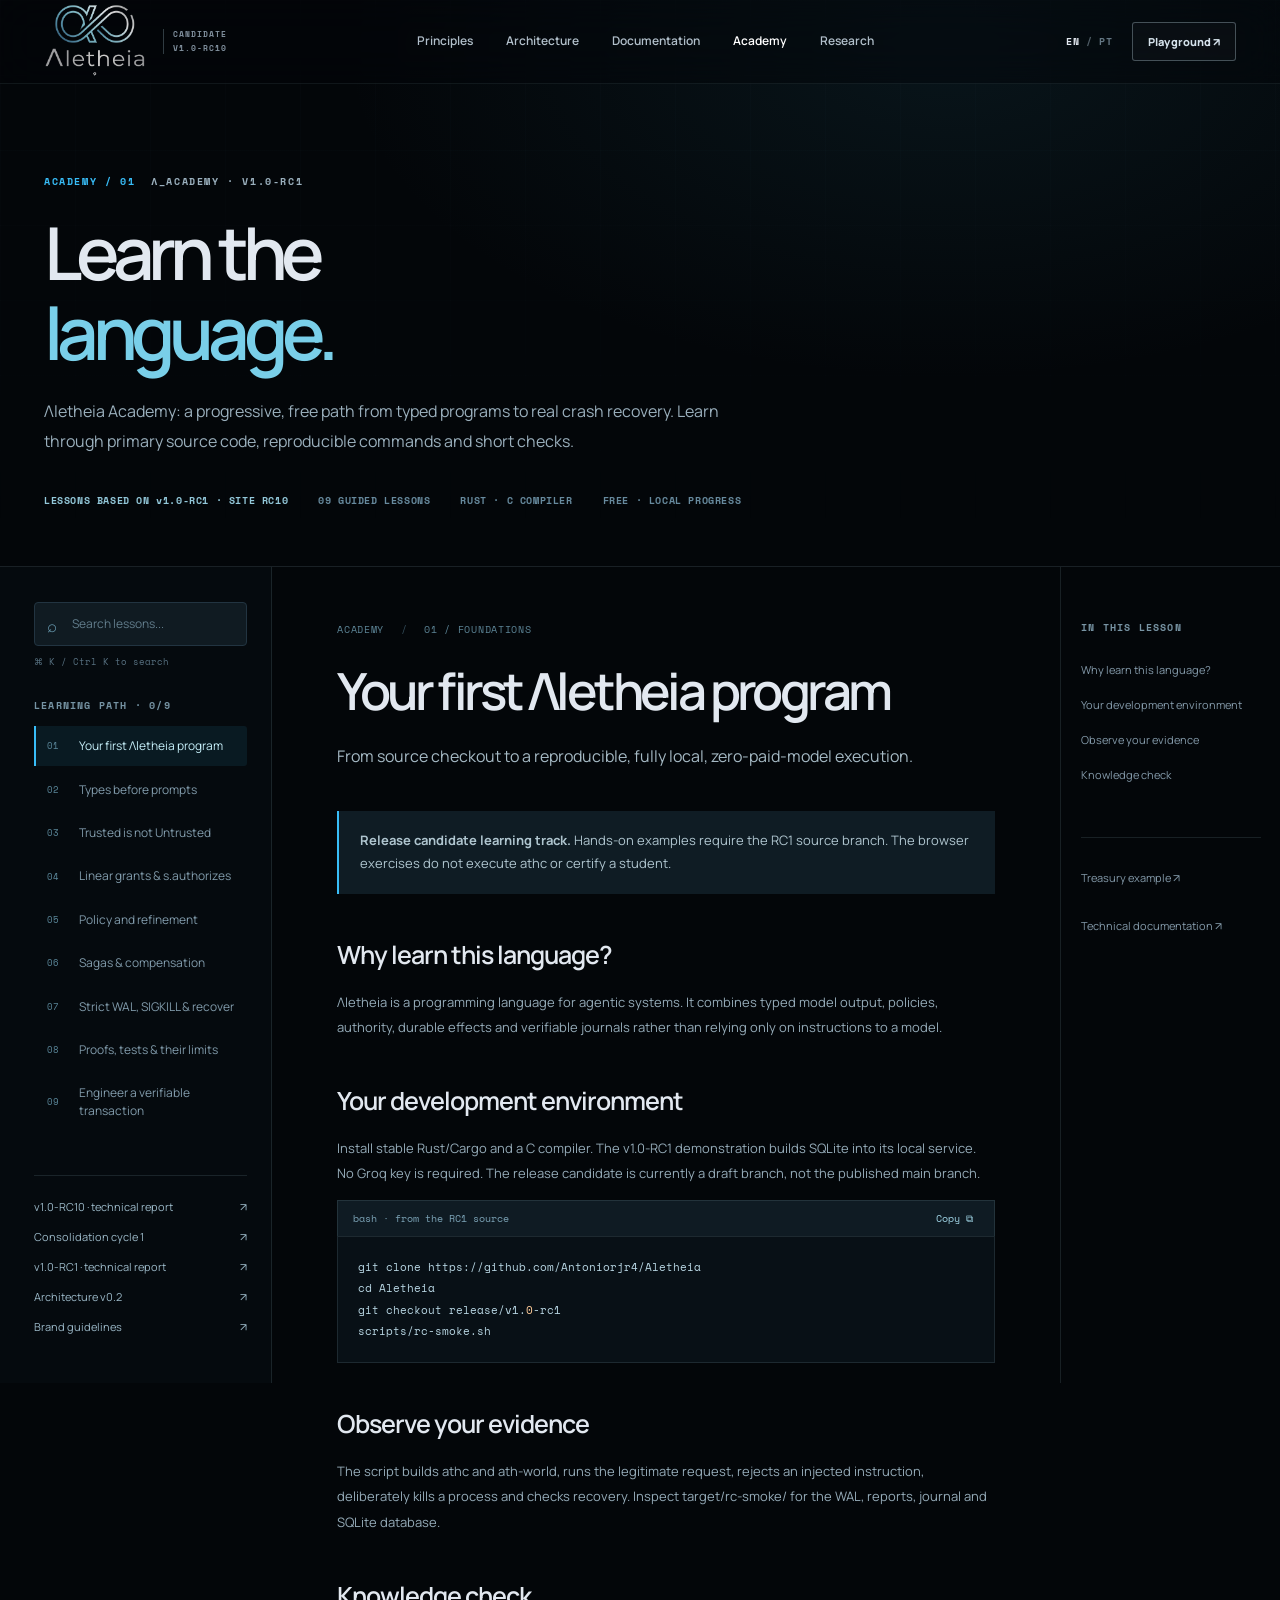
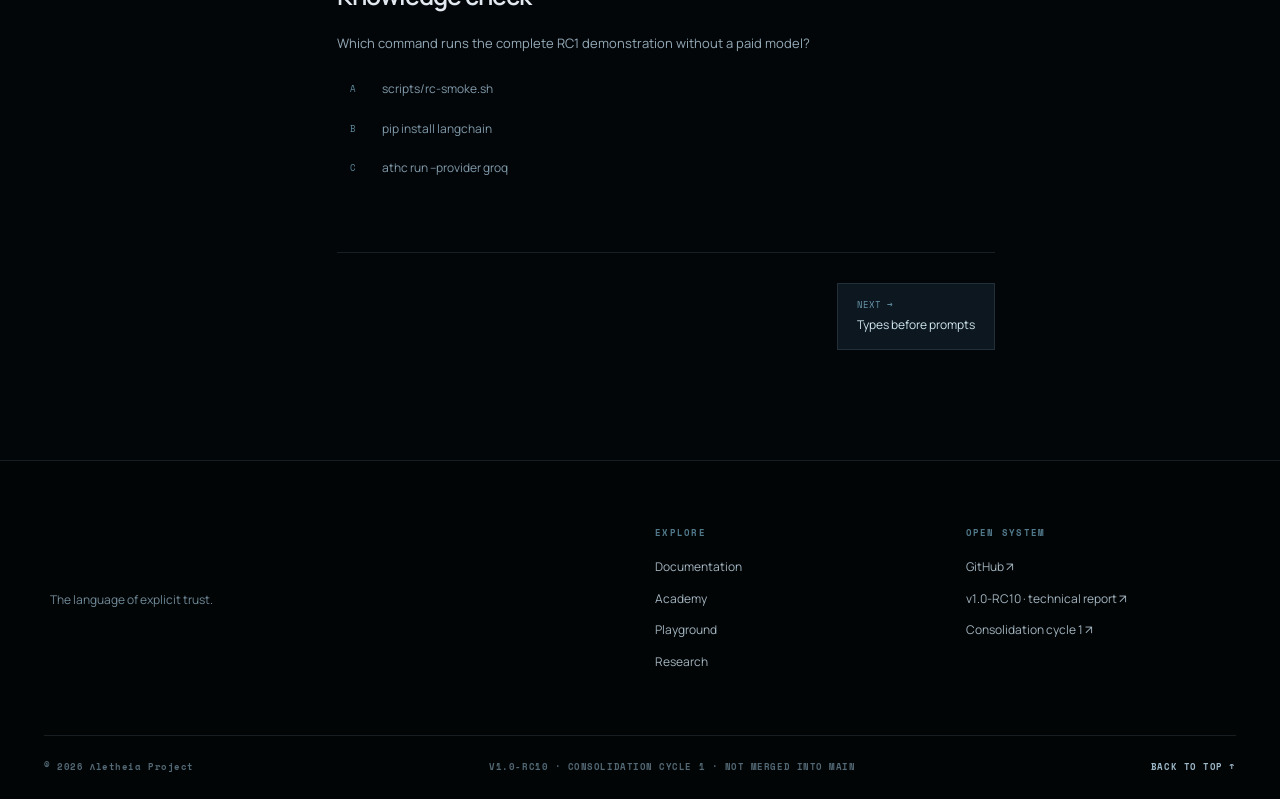
==== commit 9b3d2ba9: "Site: v1.0-RC10 e ciclo de consolidação 1 - Início: faixa de provas e seção de evidências com AgentD" ====
--- a/academy.html
+++ b/academy.html
@@ -1,7 +1,7 @@
 <!doctype html><html lang="en"><head><meta charset="utf-8"><meta name="viewport" content="width=device-width,initial-scale=1"><meta name="theme-color" content="#030609"><meta name="description" content="Λletheia Academy: progressive programming lessons, typed models, linear grants, sagas, strict WAL and recovery from real process crashes."><link rel="icon" href="assets/favicon.png"><link rel="stylesheet" href="styles/site.css"><title>Λletheia Academy — Learn the language</title></head><body data-page="academy">
 <a href="#main" class="skip-link">Skip to content</a><div class="page-progress" id="page-progress"></div>
-<header class="site-header" id="site-header"><div class="container header-inner"><a href="index.html" class="brand" aria-label="Λletheia home"><img src="assets/aletheia-lockup.png" alt="Λletheia"><span class="brand-divider"></span><span class="brand-version">CANDIDATE<br>V1.0-RC1</span></a><nav class="main-nav" aria-label="Main navigation"><a href="index.html#philosophy" data-i18n="navPrinciples">Principles</a><a href="index.html#architecture" data-i18n="navArchitecture">Architecture</a><a href="docs.html" data-i18n="navDocs">Documentation</a><a href="academy.html" class="active" data-i18n="navAcademy">Academy</a><a href="research.html" data-i18n="navResearch">Research</a></nav><div class="header-actions"><button class="locale-switch" id="locale-switch" aria-label="Switch language"><span class="locale-current">EN</span><span class="locale-slash"> / </span><span class="locale-next">PT</span></button><a href="playground.html" class="btn btn-outline btn-sm header-cta">Playground ↗</a><button class="menu-toggle" aria-label="Open menu" aria-expanded="false"><span></span><span></span></button></div></div><nav class="mobile-nav" aria-label="Mobile menu"><a href="index.html#philosophy" data-i18n="navPrinciples">Principles</a><a href="index.html#architecture" data-i18n="navArchitecture">Architecture</a><a href="docs.html" data-i18n="navDocs">Documentation</a><a href="academy.html" data-i18n="navAcademy">Academy</a><a href="research.html" data-i18n="navResearch">Research</a><a href="playground.html">Playground</a></nav></header>
-<main id="main"><section class="page-hero compact"><div class="container"><div class="kicker"><span>ACADEMY / 01</span><span>Λ_ACADEMY · v1.0-RC1</span></div><h1><span id="docs-hero-title">Learn the</span><br><em id="docs-hero-accent">language.</em></h1><p id="docs-hero-desc">Λletheia Academy: learn a new language through real source examples, interactive knowledge checks and reproducible local exercises.</p><div class="page-meta"><span class="label-inline">v1.0-RC1 · DRAFT PR #5</span><span>09 GUIDED LESSONS</span><span>RUST · C COMPILER</span><span>FREE · LOCAL PROGRESS</span></div></div></section>
-<div class="docs-shell"><aside class="docs-sidebar"><div class="docs-search-wrap"><span class="docs-search-icon">⌕</span><input id="docs-search" class="docs-search" type="search" placeholder="Search lessons..." aria-label="Search lessons" autocomplete="off"></div><div class="docs-search-hint" id="docs-search-hint">⌘ K / Ctrl K to search</div><div class="docs-sidebar-label" id="docs-sidebar-label">LEARNING PATH</div><nav id="docs-nav" class="docs-categories" aria-label="Academy lessons"></nav><div class="docs-aside-resources"><a href="https://github.com/Antoniorjr4/Aletheia/blob/release/v1.0-rc1/docs/RC1.md" target="_blank" rel="noopener" >v1.0-RC1 · technical report <span>↗</span></a><a href="library/Aletheia-Architecture-v0.2.pdf" target="_blank" rel="noopener">Architecture v0.2 <span>↗</span></a><a href="library/Aletheia-Visual-Identity.pdf" target="_blank" rel="noopener">Brand guidelines <span>↗</span></a></div></aside><section class="docs-body"><div class="docs-crumb" id="docs-crumb">ACADEMY <span>/</span> START</div><article id="docs-article" class="docs-article" aria-live="polite"></article><div class="doc-prevnext" id="doc-prevnext"></div></section><aside class="docs-toc"><div class="docs-toc-title" id="docs-toc-title">IN THIS LESSON</div><nav id="docs-toc-links" aria-label="Lesson sections"></nav><div class="docs-aside-resources" style="margin-top:45px"><a href="https://github.com/Antoniorjr4/Aletheia/blob/release/v1.0-rc1/examples/rc1/treasury.ath" target="_blank" rel="noopener">Treasury example ↗</a><a href="docs.html">Technical documentation ↗</a></div></aside></div></main>
-<footer class="footer"><div class="container footer-grid"><div><a href="index.html" class="footer-brand"><img src="assets/aletheia-lockup.png" alt="Λletheia"></a><p data-i18n="footerTag">The language of explicit trust.</p></div><div class="footer-links"><div><span data-i18n="footerExplore">EXPLORE</span><a href="docs.html" data-i18n="navDocs">Documentation</a><a href="academy.html" data-i18n="navAcademy">Academy</a><a href="playground.html">Playground</a><a href="research.html" data-i18n="navResearch">Research</a></div><div><span data-i18n="footerOpen">OPEN SYSTEM</span><a href="https://github.com/Antoniorjr4/Aletheia" target="_blank" rel="noopener">GitHub ↗</a><a href="https://github.com/Antoniorjr4/Aletheia/blob/release/v1.0-rc1/docs/RC1.md" target="_blank" rel="noopener" >v1.0-RC1 · technical report ↗</a></div></div></div><div class="container footer-bottom"><span>© 2026 Λletheia Project</span><span data-i18n="footerResearch">V1.0-RC1 · RELEASE CANDIDATE / PR #5 DRAFT</span><a href="#main" data-i18n="backToTop">BACK TO TOP ↑</a></div></footer>
+<header class="site-header" id="site-header"><div class="container header-inner"><a href="index.html" class="brand" aria-label="Λletheia home"><img src="assets/aletheia-lockup.png" alt="Λletheia"><span class="brand-divider"></span><span class="brand-version">CANDIDATE<br>V1.0-RC10</span></a><nav class="main-nav" aria-label="Main navigation"><a href="index.html#philosophy" data-i18n="navPrinciples">Principles</a><a href="index.html#architecture" data-i18n="navArchitecture">Architecture</a><a href="docs.html" data-i18n="navDocs">Documentation</a><a href="academy.html" class="active" data-i18n="navAcademy">Academy</a><a href="research.html" data-i18n="navResearch">Research</a></nav><div class="header-actions"><button class="locale-switch" id="locale-switch" aria-label="Switch language"><span class="locale-current">EN</span><span class="locale-slash"> / </span><span class="locale-next">PT</span></button><a href="playground.html" class="btn btn-outline btn-sm header-cta">Playground ↗</a><button class="menu-toggle" aria-label="Open menu" aria-expanded="false"><span></span><span></span></button></div></div><nav class="mobile-nav" aria-label="Mobile menu"><a href="index.html#philosophy" data-i18n="navPrinciples">Principles</a><a href="index.html#architecture" data-i18n="navArchitecture">Architecture</a><a href="docs.html" data-i18n="navDocs">Documentation</a><a href="academy.html" data-i18n="navAcademy">Academy</a><a href="research.html" data-i18n="navResearch">Research</a><a href="playground.html">Playground</a></nav></header>
+<main id="main"><section class="page-hero compact"><div class="container"><div class="kicker"><span>ACADEMY / 01</span><span>Λ_ACADEMY · v1.0-RC1</span></div><h1><span id="docs-hero-title">Learn the</span><br><em id="docs-hero-accent">language.</em></h1><p id="docs-hero-desc">Λletheia Academy: learn a new language through real source examples, interactive knowledge checks and reproducible local exercises.</p><div class="page-meta"><span class="label-inline"><span data-pt="AULAS BASEADAS NA v1.0-RC1 · SITE RC10">LESSONS BASED ON v1.0-RC1 · SITE RC10</span></span><span>09 GUIDED LESSONS</span><span>RUST · C COMPILER</span><span>FREE · LOCAL PROGRESS</span></div></div></section>
+<div class="docs-shell"><aside class="docs-sidebar"><div class="docs-search-wrap"><span class="docs-search-icon">⌕</span><input id="docs-search" class="docs-search" type="search" placeholder="Search lessons..." aria-label="Search lessons" autocomplete="off"></div><div class="docs-search-hint" id="docs-search-hint">⌘ K / Ctrl K to search</div><div class="docs-sidebar-label" id="docs-sidebar-label">LEARNING PATH</div><nav id="docs-nav" class="docs-categories" aria-label="Academy lessons"></nav><div class="docs-aside-resources"><a href="https://github.com/Antoniorjr4/Aletheia/blob/release/v1.0-rc10/docs/RC10.md" target="_blank" rel="noopener">v1.0-RC10 · technical report <span>↗</span></a><a href="https://github.com/Antoniorjr4/Aletheia/blob/consolidacao/ciclo-1/docs/CICLO-1.md" target="_blank" rel="noopener"><span data-pt="Ciclo de consolidação 1">Consolidation cycle 1</span> <span>↗</span></a><a href="https://github.com/Antoniorjr4/Aletheia/blob/release/v1.0-rc1/docs/RC1.md" target="_blank" rel="noopener">v1.0-RC1 · technical report <span>↗</span></a><a href="library/Aletheia-Architecture-v0.2.pdf" target="_blank" rel="noopener">Architecture v0.2 <span>↗</span></a><a href="library/Aletheia-Visual-Identity.pdf" target="_blank" rel="noopener">Brand guidelines <span>↗</span></a></div></aside><section class="docs-body"><div class="docs-crumb" id="docs-crumb">ACADEMY <span>/</span> START</div><article id="docs-article" class="docs-article" aria-live="polite"></article><div class="doc-prevnext" id="doc-prevnext"></div></section><aside class="docs-toc"><div class="docs-toc-title" id="docs-toc-title">IN THIS LESSON</div><nav id="docs-toc-links" aria-label="Lesson sections"></nav><div class="docs-aside-resources" style="margin-top:45px"><a href="https://github.com/Antoniorjr4/Aletheia/blob/release/v1.0-rc1/examples/rc1/treasury.ath" target="_blank" rel="noopener">Treasury example ↗</a><a href="docs.html">Technical documentation ↗</a></div></aside></div></main>
+<footer class="footer"><div class="container footer-grid"><div><a href="index.html" class="footer-brand"><img src="assets/aletheia-lockup.png" alt="Λletheia"></a><p data-i18n="footerTag">The language of explicit trust.</p></div><div class="footer-links"><div><span data-i18n="footerExplore">EXPLORE</span><a href="docs.html" data-i18n="navDocs">Documentation</a><a href="academy.html" data-i18n="navAcademy">Academy</a><a href="playground.html">Playground</a><a href="research.html" data-i18n="navResearch">Research</a></div><div><span data-i18n="footerOpen">OPEN SYSTEM</span><a href="https://github.com/Antoniorjr4/Aletheia" target="_blank" rel="noopener">GitHub ↗</a><a href="https://github.com/Antoniorjr4/Aletheia/blob/release/v1.0-rc10/docs/RC10.md" target="_blank" rel="noopener">v1.0-RC10 · technical report ↗</a><a href="https://github.com/Antoniorjr4/Aletheia/blob/consolidacao/ciclo-1/docs/CICLO-1.md" target="_blank" rel="noopener"><span data-pt="Ciclo de consolidação 1 ↗">Consolidation cycle 1 ↗</span></a></div></div></div><div class="container footer-bottom"><span>© 2026 Λletheia Project</span><span data-i18n="footerResearch">V1.0-RC10 · CONSOLIDATION CYCLE 1 · NOT MERGED INTO MAIN</span><a href="#main" data-i18n="backToTop">BACK TO TOP ↑</a></div></footer>
 <div class="toast" id="toast" role="status"></div><script src="scripts/site.js" defer></script><script src="scripts/academy.js" defer></script></body></html>
